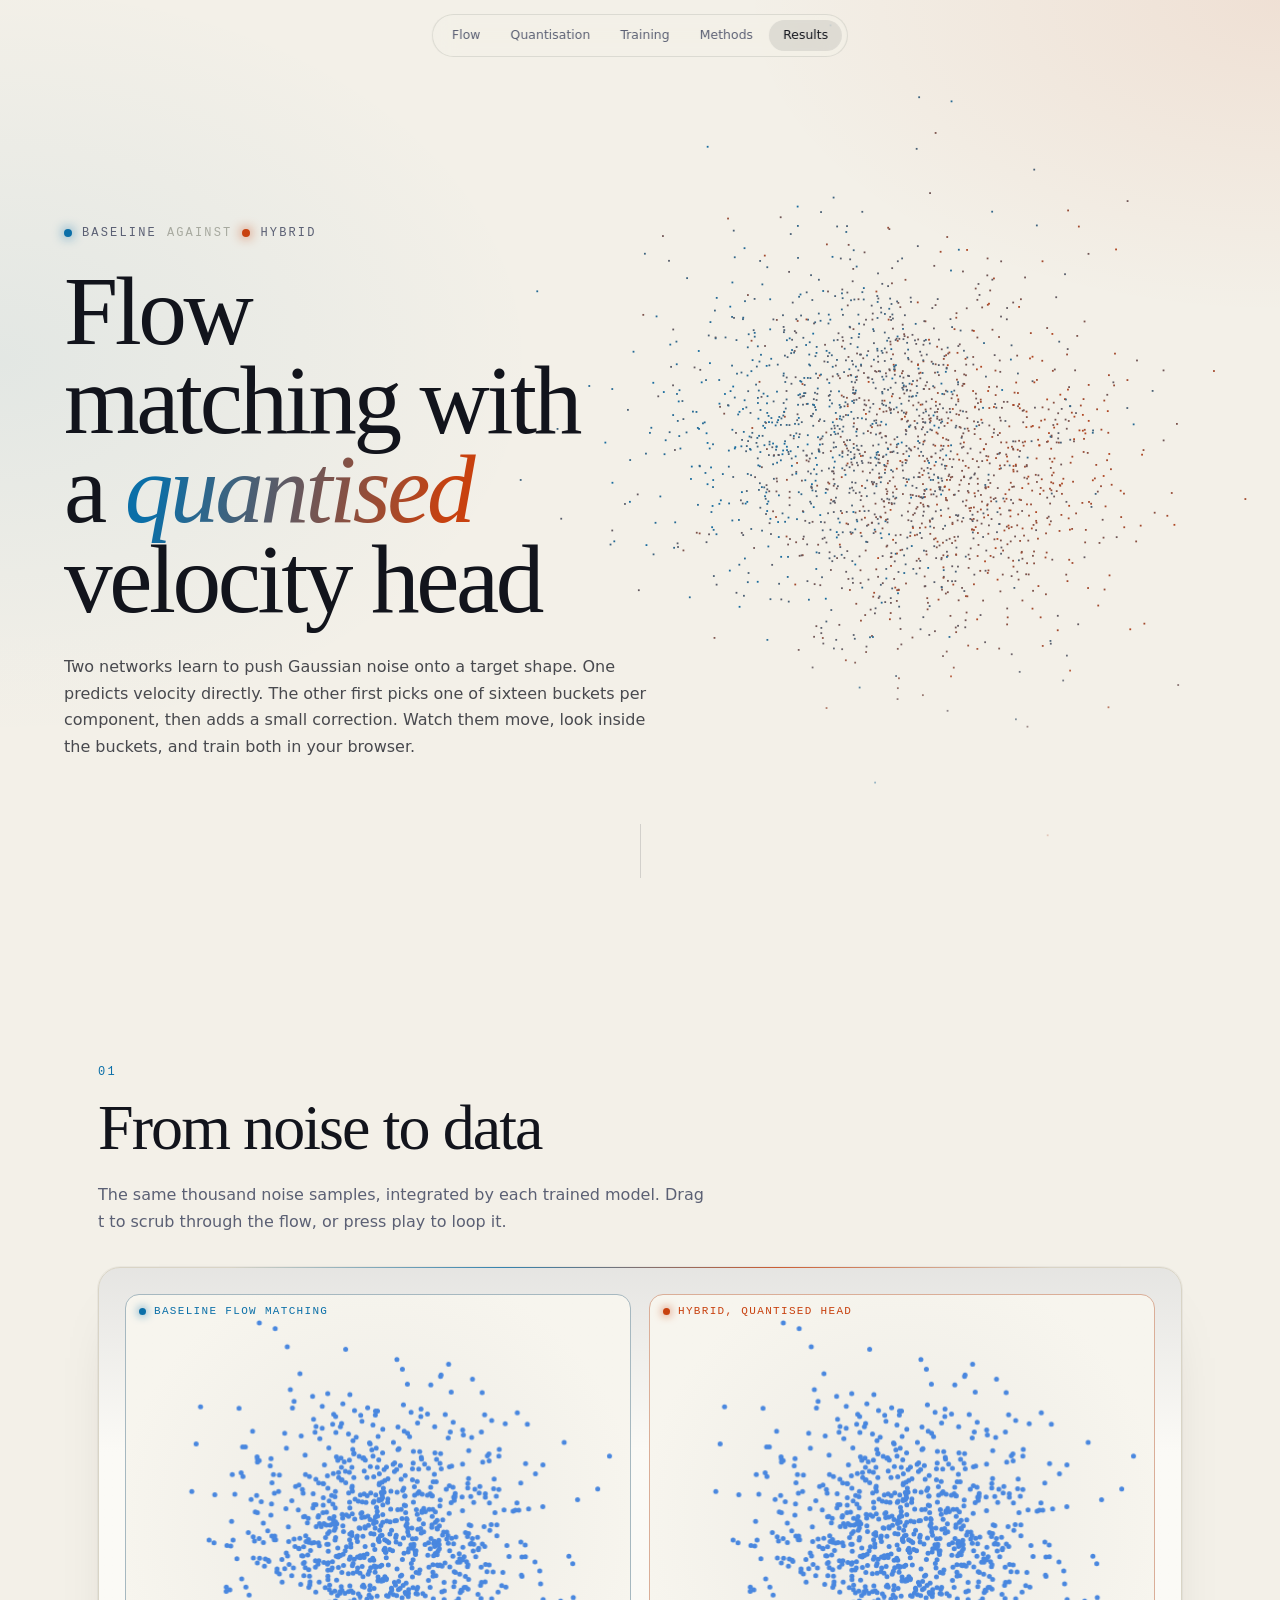
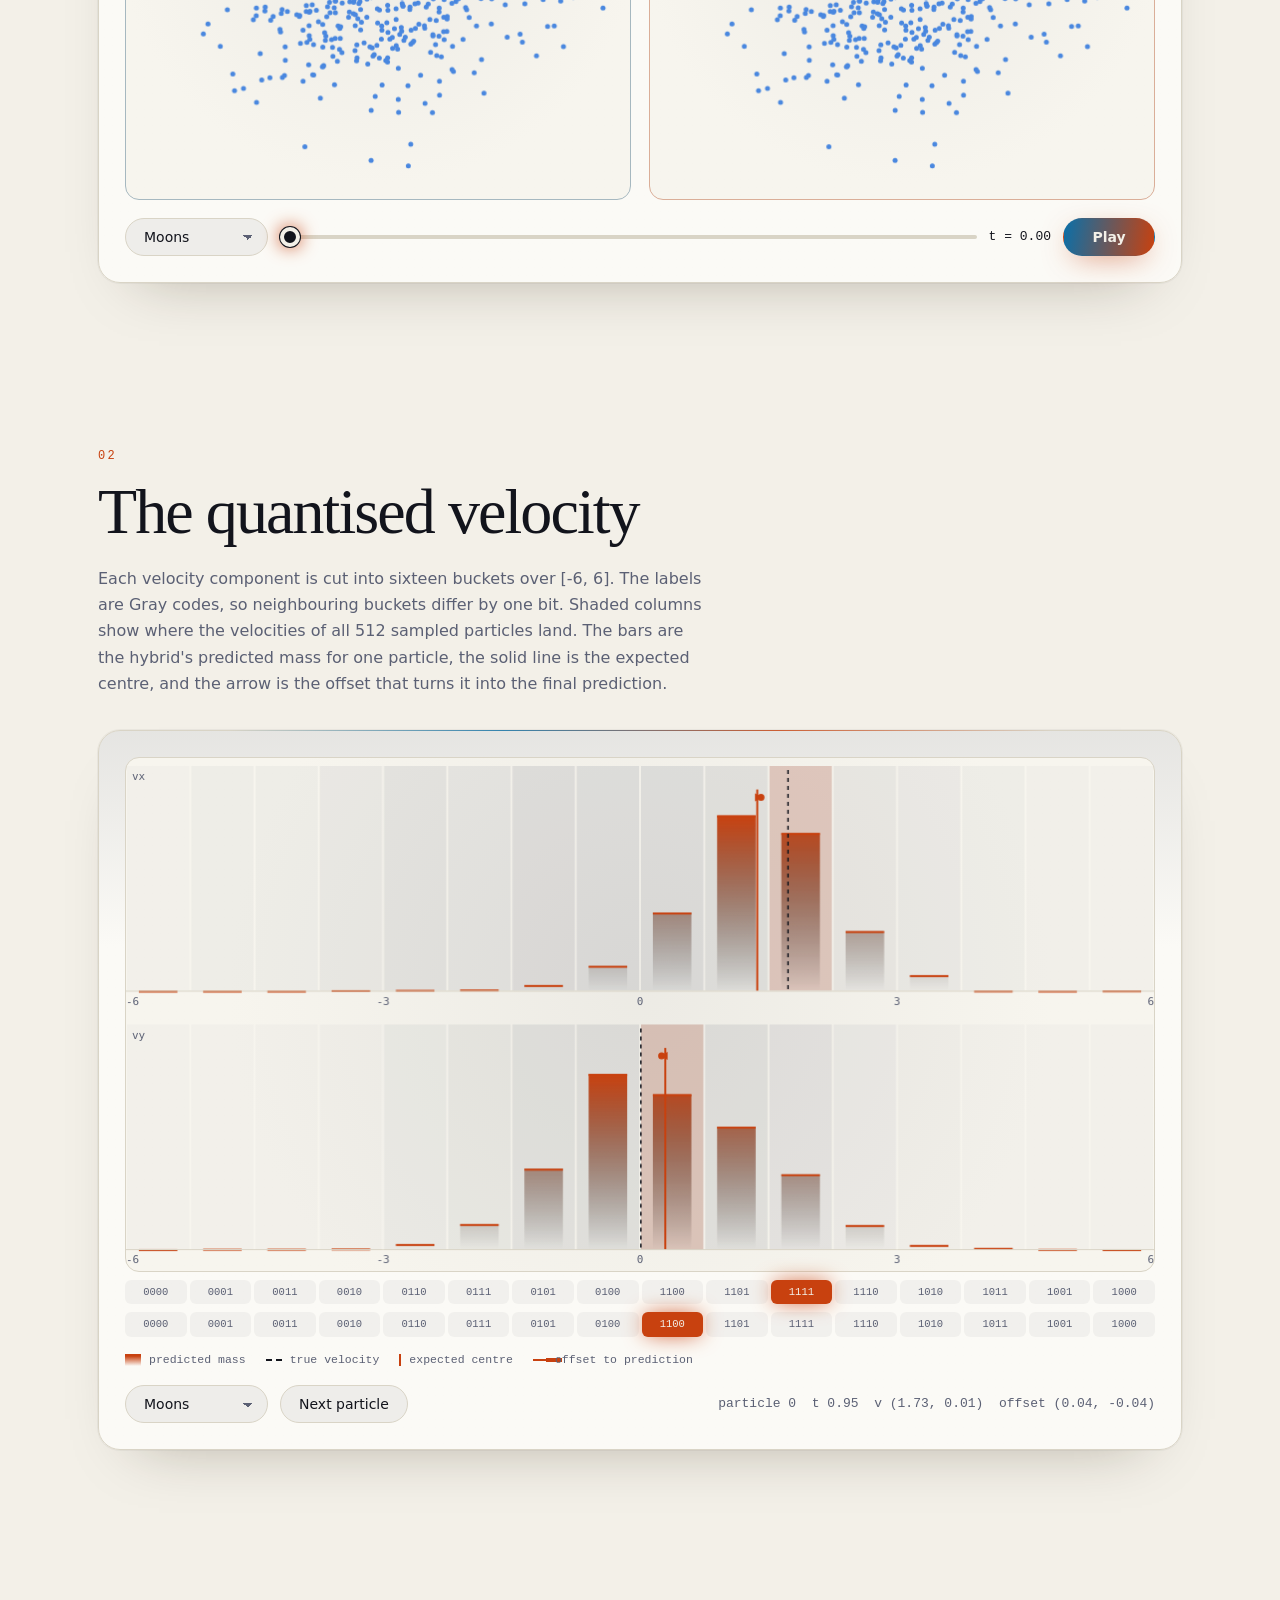
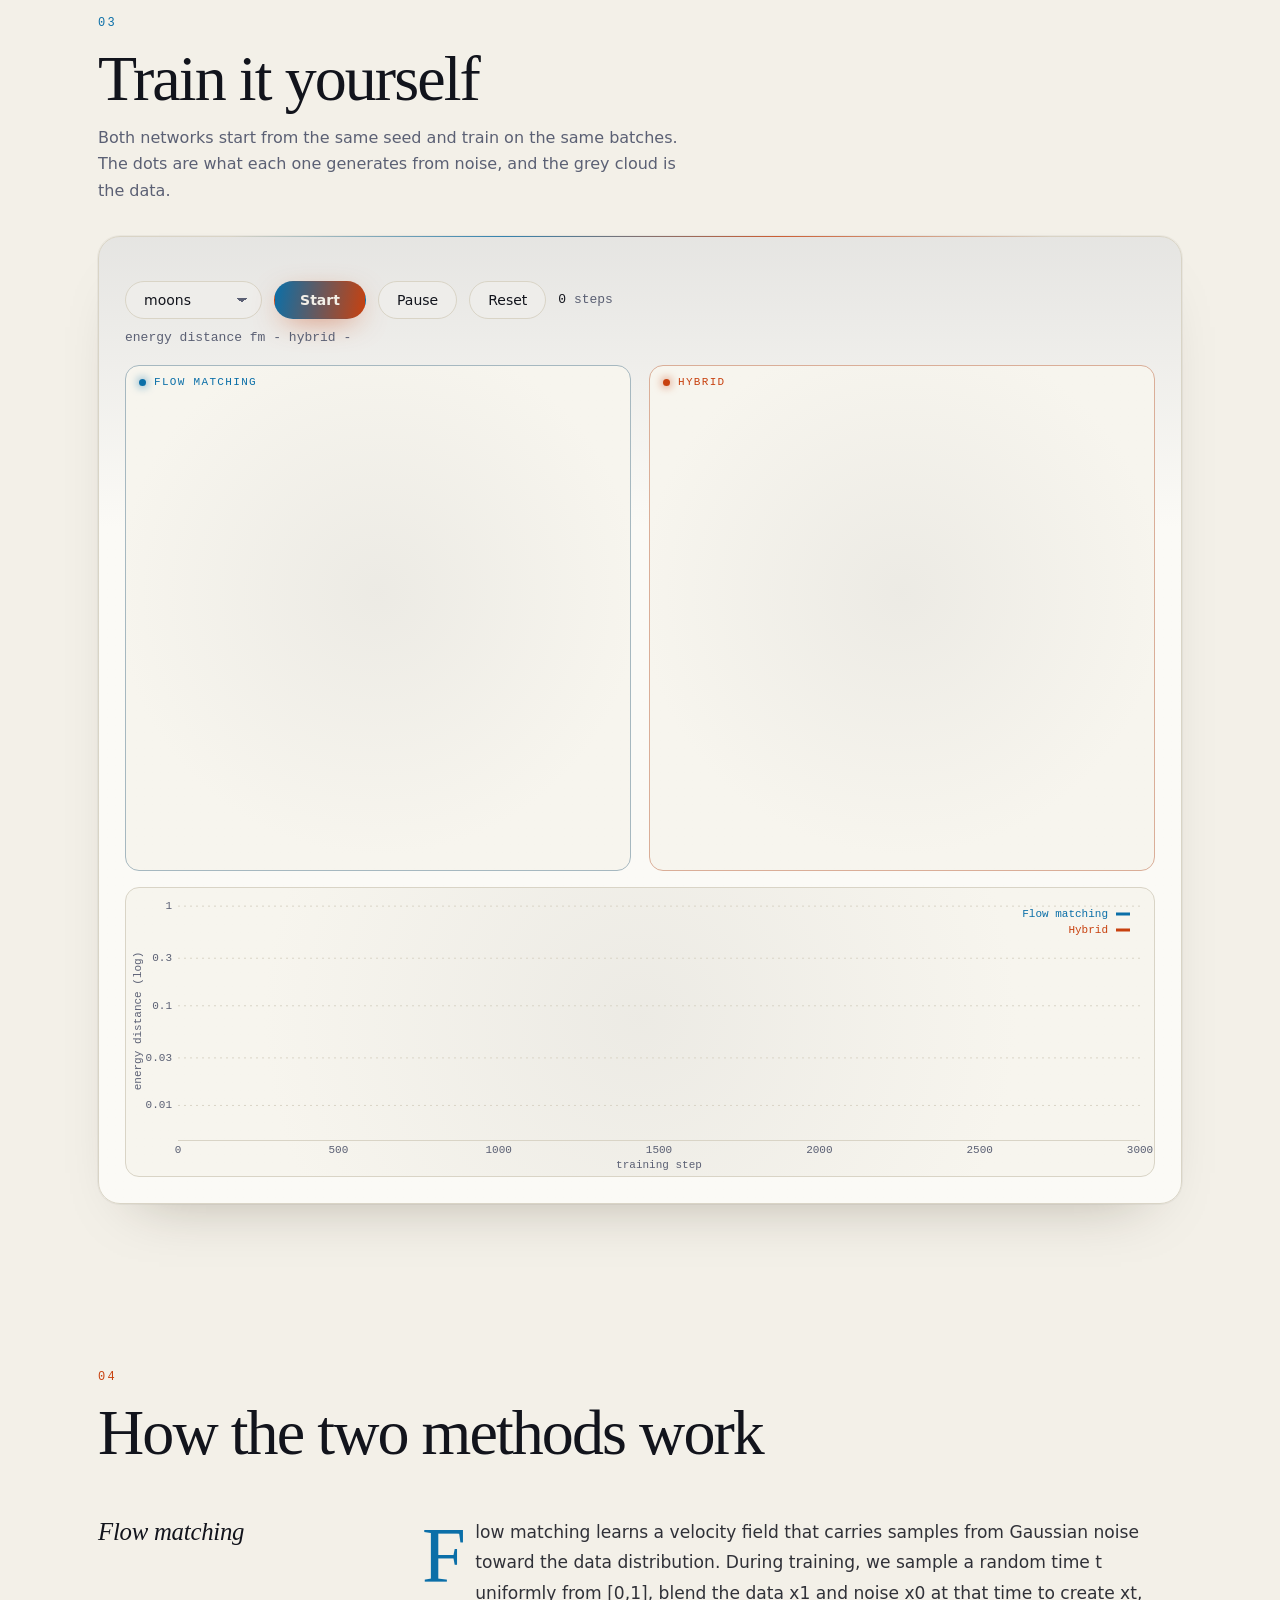
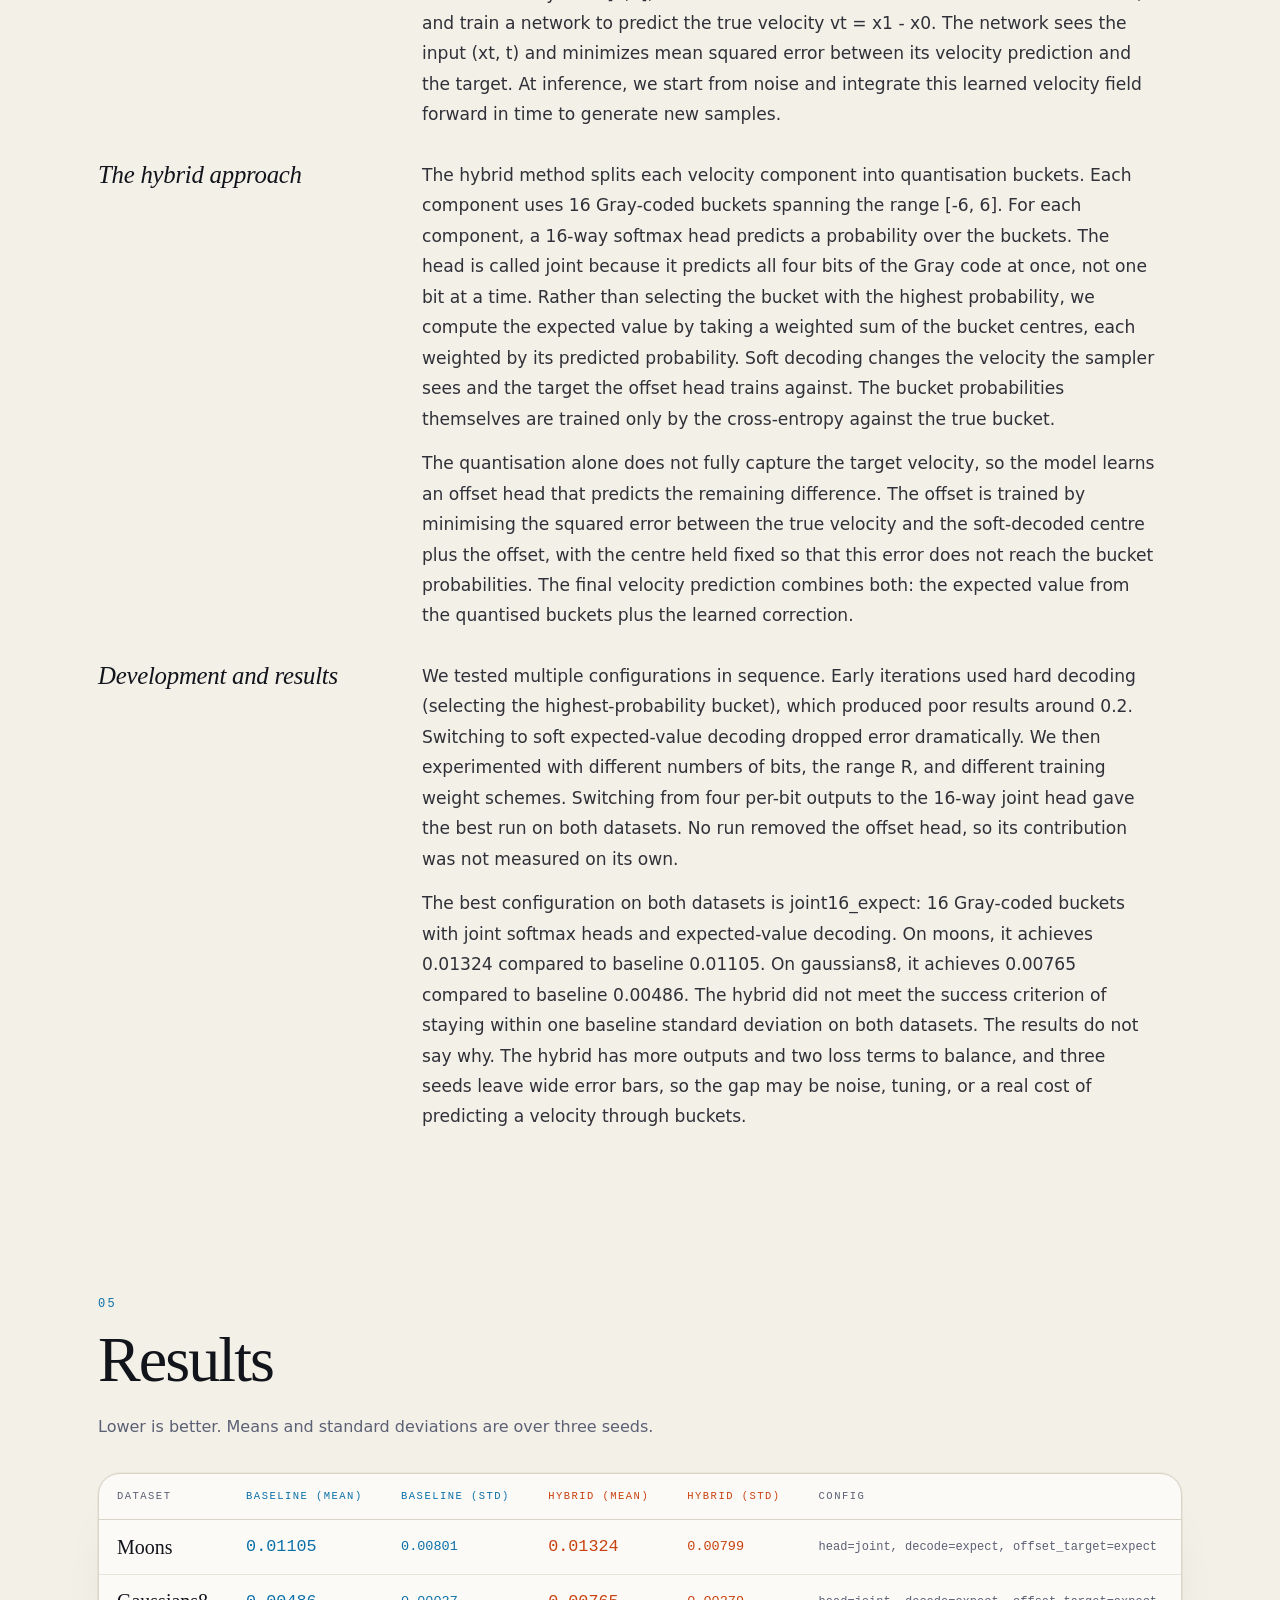
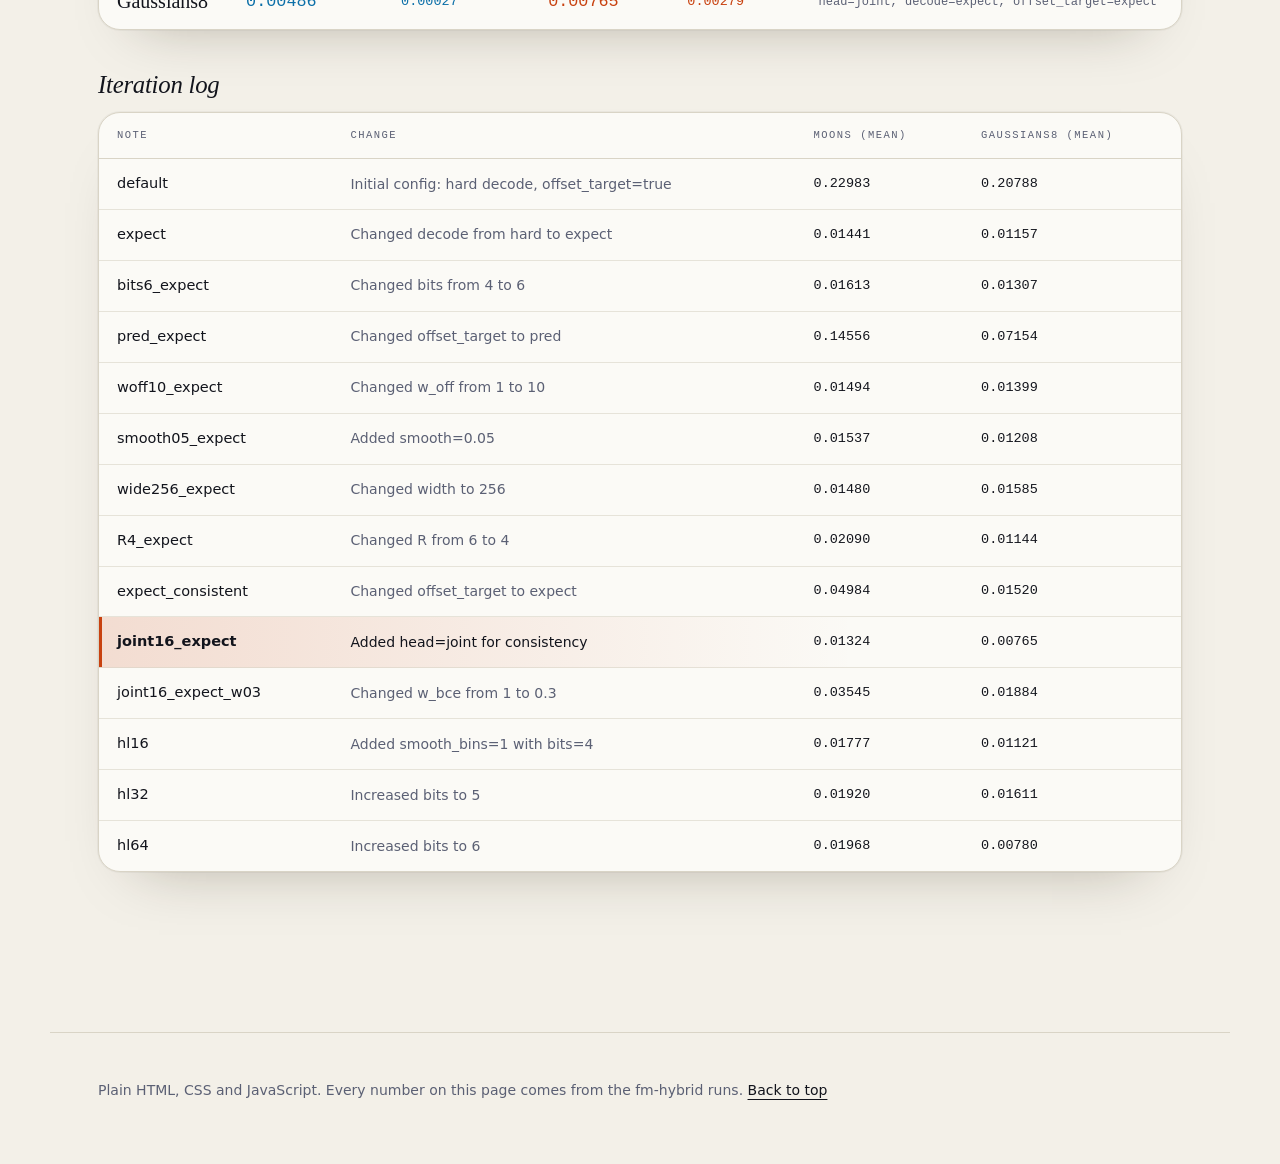
==== site/index.html @ 085774b0 "fm-hybrid-site: animation, quantisation view, in-browser training, prose and design Co-Authored-By: " ====
<!doctype html>
<html lang="en">
<head>
<meta charset="utf-8">
<title>Flow matching with a quantised velocity head</title>
<meta name="viewport" content="width=device-width, initial-scale=1">
<meta name="color-scheme" content="dark light">
<meta name="description" content="Flow matching against a hybrid with a quantised velocity head, with live animations and in-browser training.">
<link rel="stylesheet" href="css/style.css">
<script defer src="js/site.js"></script>
<script defer src="js/flow.js"></script>
<script defer src="js/quant.js"></script>
<script defer src="js/train-widget.js"></script>
</head>
<body>
<div class="progress" aria-hidden="true"></div>
<header id="top">
<canvas class="hero-canvas" aria-hidden="true"></canvas>
<div class="hero-inner">
<p class="eyebrow"><span class="dot fm"></span>baseline <span class="vs">against</span> <span class="dot hy"></span>hybrid</p>
<h1>Flow matching with a <em>quantised</em> velocity head</h1>
<p class="lede">Two networks learn to push Gaussian noise onto a target shape. One predicts velocity directly. The other first picks one of sixteen buckets per component, then adds a small correction. Watch them move, look inside the buckets, and train both in your browser.</p>
<nav aria-label="Sections">
<a href="#flow">Flow</a>
<a href="#quant">Quantisation</a>
<a href="#train">Training</a>
<a href="#methods">Methods</a>
<a href="#results">Results</a>
</nav>
</div>
<a class="scroll-cue" href="#flow" aria-label="Scroll to the first section"><span></span></a>
</header>
<main>
<section id="flow" data-widget="flow"><h2>From noise to data</h2>
<p class="lede">The same thousand noise samples, integrated by each trained model. Drag t to scrub through the flow, or press play to loop it.</p>
</section>
<section id="quant"><h2>The quantised velocity</h2>
<p class="lede">Each velocity component is cut into sixteen buckets over [-6, 6]. The labels are Gray codes, so neighbouring buckets differ by one bit. Shaded columns show where the velocities of all 512 sampled particles land. The bars are the hybrid's predicted mass for one particle, the solid line is the expected centre, and the arrow is the offset that turns it into the final prediction.</p>
</section>
<section id="train"><h2>Train it yourself</h2></section>
<section id="methods" class="prose"><h2>How the two methods work</h2>
<!-- prose:methods -->
<h3>Flow matching</h3>
<p>Flow matching learns a velocity field that carries samples from Gaussian noise toward the data distribution. During training, we sample a random time t uniformly from [0,1], blend the data x1 and noise x0 at that time to create xt, and train a network to predict the true velocity vt = x1 - x0. The network sees the input (xt, t) and minimizes mean squared error between its velocity prediction and the target. At inference, we start from noise and integrate this learned velocity field forward in time to generate new samples.</p>

<h3>The hybrid approach</h3>
<p>The hybrid method splits each velocity component into quantisation buckets. Each component uses 16 Gray-coded buckets spanning the range [-6, 6]. For each component, a 16-way softmax head predicts a probability over the buckets. The head is called joint because it predicts all four bits of the Gray code at once, not one bit at a time. Rather than selecting the bucket with the highest probability, we compute the expected value by taking a weighted sum of the bucket centres, each weighted by its predicted probability. Soft decoding changes the velocity the sampler sees and the target the offset head trains against. The bucket probabilities themselves are trained only by the cross-entropy against the true bucket.</p>
<p>The quantisation alone does not fully capture the target velocity, so the model learns an offset head that predicts the remaining difference. The offset is trained by minimising the squared error between the true velocity and the soft-decoded centre plus the offset, with the centre held fixed so that this error does not reach the bucket probabilities. The final velocity prediction combines both: the expected value from the quantised buckets plus the learned correction.</p>

<h3>Development and results</h3>
<p>We tested multiple configurations in sequence. Early iterations used hard decoding (selecting the highest-probability bucket), which produced poor results around 0.2. Switching to soft expected-value decoding dropped error dramatically. We then experimented with different numbers of bits, the range R, and different training weight schemes. Switching from four per-bit outputs to the 16-way joint head gave the best run on both datasets. No run removed the offset head, so its contribution was not measured on its own.</p>
<p>The best configuration on both datasets is joint16_expect: 16 Gray-coded buckets with joint softmax heads and expected-value decoding. On moons, it achieves 0.01324 compared to baseline 0.01105. On gaussians8, it achieves 0.00765 compared to baseline 0.00486. The hybrid did not meet the success criterion of staying within one baseline standard deviation on both datasets. The results do not say why. The hybrid has more outputs and two loss terms to balance, and three seeds leave wide error bars, so the gap may be noise, tuning, or a real cost of predicting a velocity through buckets.</p>
<!-- /prose:methods -->
</section>
<section id="results"><h2>Results</h2>
<p class="lede">Lower is better. Means and standard deviations are over three seeds.</p>
<div class="table-wrap">
<table class="headline">
<thead>
<tr>
<th>Dataset</th>
<th class="c-fm">Baseline (mean)</th>
<th class="c-fm">Baseline (std)</th>
<th class="c-hy">Hybrid (mean)</th>
<th class="c-hy">Hybrid (std)</th>
<th>Config</th>
</tr>
</thead>
<tbody>
<tr>
<td>Moons</td>
<td>0.01105</td>
<td>0.00801</td>
<td>0.01324</td>
<td>0.00799</td>
<td><code>head=joint, decode=expect, offset_target=expect</code></td>
</tr>
<tr>
<td>Gaussians8</td>
<td>0.00486</td>
<td>0.00027</td>
<td>0.00765</td>
<td>0.00279</td>
<td><code>head=joint, decode=expect, offset_target=expect</code></td>
</tr>
</tbody>
</table>
</div>

<h3>Iteration log</h3>
<div class="table-wrap">
<table class="log">
<thead>
<tr>
<th>Note</th>
<th>Change</th>
<th>Moons (mean)</th>
<th>Gaussians8 (mean)</th>
</tr>
</thead>
<tbody>
<tr>
<td>default</td>
<td>Initial config: hard decode, offset_target=true</td>
<td>0.22983</td>
<td>0.20788</td>
</tr>
<tr>
<td>expect</td>
<td>Changed decode from hard to expect</td>
<td>0.01441</td>
<td>0.01157</td>
</tr>
<tr>
<td>bits6_expect</td>
<td>Changed bits from 4 to 6</td>
<td>0.01613</td>
<td>0.01307</td>
</tr>
<tr>
<td>pred_expect</td>
<td>Changed offset_target to pred</td>
<td>0.14556</td>
<td>0.07154</td>
</tr>
<tr>
<td>woff10_expect</td>
<td>Changed w_off from 1 to 10</td>
<td>0.01494</td>
<td>0.01399</td>
</tr>
<tr>
<td>smooth05_expect</td>
<td>Added smooth=0.05</td>
<td>0.01537</td>
<td>0.01208</td>
</tr>
<tr>
<td>wide256_expect</td>
<td>Changed width to 256</td>
<td>0.01480</td>
<td>0.01585</td>
</tr>
<tr>
<td>R4_expect</td>
<td>Changed R from 6 to 4</td>
<td>0.02090</td>
<td>0.01144</td>
</tr>
<tr>
<td>expect_consistent</td>
<td>Changed offset_target to expect</td>
<td>0.04984</td>
<td>0.01520</td>
</tr>
<tr class="best">
<td>joint16_expect</td>
<td>Added head=joint for consistency</td>
<td>0.01324</td>
<td>0.00765</td>
</tr>
<tr>
<td>joint16_expect_w03</td>
<td>Changed w_bce from 1 to 0.3</td>
<td>0.03545</td>
<td>0.01884</td>
</tr>
<tr>
<td>hl16</td>
<td>Added smooth_bins=1 with bits=4</td>
<td>0.01777</td>
<td>0.01121</td>
</tr>
<tr>
<td>hl32</td>
<td>Increased bits to 5</td>
<td>0.01920</td>
<td>0.01611</td>
</tr>
<tr>
<td>hl64</td>
<td>Increased bits to 6</td>
<td>0.01968</td>
<td>0.00780</td>
</tr>
</tbody>
</table>
</div>
</section>
</main>
<footer><p>Plain HTML, CSS and JavaScript. Every number on this page comes from the fm-hybrid runs. <a href="#top">Back to top</a></p></footer>
</body>
</html>
---- site/css/style.css ----
:root {
  --bg: #07080d; --bg-2: #0d0f18; --surface: #10131d; --text: #eef0f6; --muted: #8a91a6; --faint: #4a5066;
  --fm: #5ad1ff; --hybrid: #ff7a45; --border: #222736; --canvas-bg: #090b12;
  --radius: 22px;
  --font: "Inter", system-ui, -apple-system, "Segoe UI", Roboto, sans-serif;
  --display: "Iowan Old Style", "Palatino Linotype", Palatino, "URW Palladio L", P052, "Book Antiqua", Georgia, serif;
  --mono: ui-monospace, "JetBrains Mono", "SF Mono", Menlo, Consolas, monospace;
  --ease: cubic-bezier(.2, .7, .1, 1);
  --glow: 0 0 0 1px color-mix(in oklab, var(--text) 6%, transparent), 0 30px 80px -40px rgb(0 0 0 / .8);
  color-scheme: dark;
}
@media (prefers-color-scheme: light) {
  :root {
    --bg: #f3f0e8; --bg-2: #ebe7dc; --surface: #fbfaf6; --text: #12141c; --muted: #5b6074; --faint: #a7a99f;
    --fm: #0b6fa8; --hybrid: #c8410f; --border: #d9d4c6; --canvas-bg: #f7f5ee;
    --glow: 0 0 0 1px rgb(0 0 0 / .04), 0 30px 60px -40px rgb(40 30 10 / .35);
    color-scheme: light;
  }
}
* { box-sizing: border-box; }
html { scroll-behavior: smooth; -webkit-text-size-adjust: 100%; }
body {
  margin: 0; color: var(--text); font: 17px/1.65 var(--font); background: var(--bg);
  background-image:
    radial-gradient(60vw 50vh at 100% 0%, color-mix(in oklab, var(--hybrid) 9%, transparent), transparent 70%),
    radial-gradient(60vw 60vh at 0% 40%, color-mix(in oklab, var(--fm) 7%, transparent), transparent 70%);
  background-attachment: fixed; -webkit-font-smoothing: antialiased; overflow-x: hidden;
}
::selection { background: var(--hybrid); color: var(--bg); }
a { color: inherit; }
:focus-visible { outline: 2px solid var(--hybrid); outline-offset: 3px; border-radius: 6px; }

.progress {
  position: fixed; inset: 0 0 auto; height: 2px; z-index: 30; transform-origin: 0 50%; transform: scaleX(0);
  background: linear-gradient(90deg, var(--fm), var(--hybrid));
  animation: grow linear both; animation-timeline: scroll(root);
}
@keyframes grow { to { transform: scaleX(1); } }

/* hero */
header#top {
  position: relative; min-height: 100svh; display: grid; align-items: end; isolation: isolate; overflow: hidden;
  padding: 120px clamp(20px, 5vw, 72px) clamp(72px, 12vh, 140px);
}
.hero-canvas { position: absolute; inset: 0; width: 100%; height: 100%; z-index: -1; }
header#top::after {
  content: ""; position: absolute; inset: auto 0 0; height: 30%; z-index: -1; pointer-events: none;
  background: linear-gradient(transparent, var(--bg));
}
.hero-inner { max-width: 1240px; width: 100%; margin: 0 auto; }
.eyebrow {
  font: 500 12px/1 var(--mono); letter-spacing: .18em; text-transform: uppercase; color: var(--muted);
  display: flex; align-items: center; gap: 10px; margin: 0 0 28px;
}
.eyebrow .vs { color: var(--faint); }
.dot { width: 8px; height: 8px; border-radius: 50%; display: inline-block; }
.dot.fm { background: var(--fm); box-shadow: 0 0 12px var(--fm); }
.dot.hy { background: var(--hybrid); box-shadow: 0 0 12px var(--hybrid); }
h1 {
  font: 400 clamp(2.7rem, 7.6vw, 7.4rem)/.92 var(--display); letter-spacing: -.035em;
  max-width: 11ch; margin: 0; text-wrap: balance;
}
h1 em {
  font-style: italic; padding-right: .06em;
  background: linear-gradient(100deg, var(--fm) 10%, var(--hybrid) 90%); -webkit-background-clip: text; background-clip: text; color: transparent;
}
.lede { max-width: 60ch; color: var(--muted); font-size: clamp(1rem, 1.25vw, 1.15rem); margin: 0 0 32px; text-wrap: pretty; }
header .lede { margin-top: 30px; color: color-mix(in oklab, var(--text) 72%, var(--bg)); }

#top nav {
  position: fixed; top: 14px; left: 50%; transform: translateX(-50%); z-index: 20;
  display: flex; gap: 2px; padding: 5px; border-radius: 999px; max-width: calc(100vw - 20px); overflow-x: auto; scrollbar-width: none;
  background: color-mix(in oklab, var(--bg) 62%, transparent); border: 1px solid color-mix(in oklab, var(--text) 10%, transparent);
  backdrop-filter: blur(14px) saturate(1.4); -webkit-backdrop-filter: blur(14px) saturate(1.4);
}
#top nav a {
  font: 500 12.5px/1 var(--font); text-decoration: none; color: var(--muted); padding: 9px 14px; border-radius: 999px;
  white-space: nowrap; transition: color .25s, background .25s;
}
#top nav a:hover, #top nav a.here { color: var(--text); background: color-mix(in oklab, var(--text) 9%, transparent); }
.scroll-cue {
  position: absolute; left: 50%; bottom: 22px; width: 1px; height: 54px; overflow: hidden;
  background: color-mix(in oklab, var(--text) 14%, transparent);
}
.scroll-cue span {
  position: absolute; left: 0; top: -40%; width: 1px; height: 40%;
  background: linear-gradient(transparent, var(--text)); animation: drip 2.2s var(--ease) infinite;
}
@keyframes drip { to { top: 110%; } }

/* layout */
main { max-width: 1180px; margin: 0 auto; padding: 0 clamp(16px, 4vw, 48px) 40px; counter-reset: sec; }
main > section { padding-top: clamp(80px, 13vw, 168px); counter-increment: sec; scroll-margin-top: 20px; }
h2 {
  font: 400 clamp(2.1rem, 5vw, 4rem)/1 var(--display); letter-spacing: -.03em; margin: 0 0 22px; text-wrap: balance;
}
h2::before {
  content: counter(sec, decimal-leading-zero); display: block; margin-bottom: 18px;
  font: 500 12px/1 var(--mono); letter-spacing: .2em; color: var(--hybrid);
}
main > section:nth-of-type(odd) h2::before { color: var(--fm); }
h3 { font: italic 400 1.55rem/1.2 var(--display); letter-spacing: -.01em; margin: 40px 0 12px; }

/* widgets */
.widget {
  position: relative; border-radius: var(--radius); padding: clamp(12px, 2.2vw, 26px);
  background: linear-gradient(180deg, color-mix(in oklab, var(--surface) 92%, var(--text)), var(--surface) 30%);
  border: 1px solid var(--border); box-shadow: var(--glow);
}
.widget::before {
  content: ""; position: absolute; top: -1px; left: 12%; right: 12%; height: 1px;
  background: linear-gradient(90deg, transparent, var(--fm), var(--hybrid), transparent); opacity: .8;
}
.duo, .train-row { display: grid; grid-template-columns: 1fr 1fr; gap: clamp(10px, 1.6vw, 18px); }
.panel { position: relative; margin: 0; --m: var(--fm); }
.panel[data-method="hybrid"] { --m: var(--hybrid); }
.panel canvas, .quant-canvas, .train-metric {
  display: block; width: 100%; border-radius: calc(var(--radius) - 8px);
  background: radial-gradient(circle at 50% 45%, color-mix(in oklab, var(--text) 4%, var(--canvas-bg)), var(--canvas-bg) 70%);
  border: 1px solid var(--border);
}
.panel canvas { aspect-ratio: 1; border-color: color-mix(in oklab, var(--m) 28%, var(--border)); transition: border-color .4s, box-shadow .4s; }
.panel:hover canvas { border-color: color-mix(in oklab, var(--m) 60%, var(--border)); box-shadow: 0 0 40px -12px var(--m); }
.panel-label {
  position: absolute; top: 12px; left: 14px; display: flex; align-items: center; gap: 8px; pointer-events: none;
  font: 500 11px/1 var(--mono); letter-spacing: .12em; text-transform: uppercase; color: var(--m);
}
.panel-label::before { content: ""; width: 7px; height: 7px; border-radius: 50%; background: var(--m); box-shadow: 0 0 10px var(--m); }

.controls { display: flex; flex-wrap: wrap; align-items: center; gap: 10px 12px; margin-top: 18px; }
.btn, .controls select {
  font: 500 14px/1 var(--font); color: var(--text); background: color-mix(in oklab, var(--text) 5%, var(--surface));
  border: 1px solid var(--border); border-radius: 999px; padding: 11px 18px; cursor: pointer;
  transition: border-color .2s, background .2s, transform .2s var(--ease), box-shadow .3s;
}
.btn:hover:not(:disabled), .controls select:hover { border-color: color-mix(in oklab, var(--text) 35%, var(--border)); transform: translateY(-1px); }
.btn:active:not(:disabled) { transform: translateY(0) scale(.97); }
.btn:disabled { opacity: .38; cursor: default; }
.controls select {
  appearance: none; -webkit-appearance: none; padding-right: 38px;
  background-image: linear-gradient(45deg, transparent 50%, var(--muted) 50%), linear-gradient(135deg, var(--muted) 50%, transparent 50%);
  background-position: calc(100% - 19px) 52%, calc(100% - 14px) 52%; background-size: 5px 5px; background-repeat: no-repeat;
}
.controls select option { background: var(--surface); color: var(--text); }
.btn.play, .btn.train-start {
  color: var(--bg); border-color: transparent; font-weight: 600; min-width: 92px;
  background: linear-gradient(100deg, var(--fm), var(--hybrid));
  box-shadow: 0 8px 30px -10px color-mix(in oklab, var(--hybrid) 70%, transparent);
}
.btn.play:hover, .btn.train-start:hover:not(:disabled) { box-shadow: 0 10px 36px -8px var(--hybrid); }
.btn.play[aria-pressed="true"] { background: var(--text); box-shadow: none; }

.range {
  -webkit-appearance: none; appearance: none; flex: 1 1 220px; min-width: 160px; height: 28px; margin: 0; background: transparent; cursor: pointer; --p: 0%;
}
.range::-webkit-slider-runnable-track {
  height: 4px; border-radius: 4px;
  background: linear-gradient(90deg, var(--fm), var(--hybrid)) 0 0 / var(--p) 100% no-repeat, var(--border);
}
.range::-moz-range-track { height: 4px; border-radius: 4px; background: var(--border); }
.range::-moz-range-progress { height: 4px; border-radius: 4px; background: linear-gradient(90deg, var(--fm), var(--hybrid)); }
.range::-webkit-slider-thumb {
  -webkit-appearance: none; width: 20px; height: 20px; margin-top: -8px; border-radius: 50%;
  background: var(--text); border: 4px solid var(--bg); box-shadow: 0 0 0 1px var(--text), 0 0 18px var(--hybrid);
  transition: transform .2s var(--ease);
}
.range::-moz-range-thumb { width: 12px; height: 12px; border-radius: 50%; background: var(--text); border: 4px solid var(--bg); box-shadow: 0 0 0 1px var(--text), 0 0 18px var(--hybrid); }
.range:hover::-webkit-slider-thumb, .range:active::-webkit-slider-thumb { transform: scale(1.18); }
.range:focus-visible { outline: none; }
.range:focus-visible::-webkit-slider-thumb { box-shadow: 0 0 0 2px var(--hybrid), 0 0 18px var(--hybrid); }

.readout { font: 13px/1.4 var(--mono); color: var(--muted); font-variant-numeric: tabular-nums; }
.t-readout { min-width: 8ch; color: var(--text); }

/* quantisation */
.quant-canvas { aspect-ratio: 16 / 8; }
.bin-strip { display: grid; grid-template-columns: repeat(16, 1fr); gap: 3px; margin-top: 8px; }
.bin-label {
  font: 10.5px/1 var(--mono); text-align: center; padding: 7px 0; border-radius: 6px; color: var(--muted);
  background: color-mix(in oklab, var(--text) 4%, transparent); transition: background .35s var(--ease), color .35s, box-shadow .35s;
}
.bin-label.on { background: var(--hybrid); color: var(--bg); box-shadow: 0 0 22px -4px var(--hybrid); }
.legend { display: flex; flex-wrap: wrap; gap: 8px 20px; margin-top: 16px; font: 11.5px/1.3 var(--mono); color: var(--muted); }
.legend .k { display: inline-flex; align-items: center; gap: 8px; }
.legend .k::before { content: ""; width: 16px; height: 10px; }
.k-bar::before { background: linear-gradient(var(--hybrid), transparent); border-top: 2px solid var(--hybrid); }
.k-true::before { height: 0 !important; border-top: 2px dashed var(--text); }
.k-exp::before { width: 2px !important; height: 12px !important; background: var(--hybrid); }
.k-off::before { height: 2px !important; background: var(--hybrid); box-shadow: 14px 0 0 1px var(--hybrid); width: 14px !important; }
.offset-readout { margin-left: auto; white-space: pre-wrap; }

/* training */
#train .train-intro { margin-top: -8px; }
.train-row { margin-top: 18px; }
.train-fig canvas { aspect-ratio: 1; }
.train-fig .panel-label { top: 12px; }
.train-metric { height: 290px; margin-top: 16px; }
.metric-readout { flex-basis: 100%; }
.step-readout { color: var(--text); min-width: 5ch; }
.step-readout::after { content: " steps"; color: var(--muted); }

/* prose */
.prose { display: grid; grid-template-columns: minmax(180px, 260px) minmax(0, 68ch); column-gap: clamp(24px, 5vw, 72px); }
.prose > h2 { grid-column: 1 / -1; }
.prose > h3 { grid-column: 1; margin-top: 30px; color: var(--text); }
.prose > p { grid-column: 2; margin: 30px 0 0; font-size: 1.07rem; line-height: 1.78; color: color-mix(in oklab, var(--text) 84%, var(--bg)); }
.prose > h3 + p + p { margin-top: 14px; }
.prose > h3:first-of-type + p::first-letter {
  float: left; font: 400 4.6em/.8 var(--display); margin: .08em .12em 0 0; color: var(--fm);
}

/* tables */
.table-wrap { overflow-x: auto; border-radius: var(--radius); border: 1px solid var(--border); background: var(--surface); box-shadow: var(--glow); }
table { width: 100%; border-collapse: collapse; font-size: 14.5px; }
th {
  font: 500 10.5px/1.3 var(--mono); letter-spacing: .14em; text-transform: uppercase; color: var(--muted);
  text-align: left; padding: 16px 18px; border-bottom: 1px solid var(--border); white-space: nowrap;
}
td { padding: 13px 18px; border-bottom: 1px solid color-mix(in oklab, var(--border) 60%, transparent); font-variant-numeric: tabular-nums; }
tbody tr:last-child td { border-bottom: 0; }
tbody tr { transition: background .2s; }
tbody tr:hover { background: color-mix(in oklab, var(--text) 4%, transparent); }
td:not(:first-child) { font-family: var(--mono); font-size: 13.5px; }
th.c-fm { color: var(--fm); }
th.c-hy { color: var(--hybrid); }
.headline td:nth-child(2), .headline td:nth-child(3) { color: var(--fm); }
.headline td:nth-child(4), .headline td:nth-child(5) { color: var(--hybrid); }
.headline td:first-child { font: 400 1.25rem var(--display); }
.headline td:nth-child(2), .headline td:nth-child(4) { font-size: 1.05rem; }
code { font: 12px var(--mono); color: var(--muted); }
.log td:nth-child(2) { font-family: var(--font); font-size: 14px; color: var(--muted); }
.log tr.best { background: linear-gradient(90deg, color-mix(in oklab, var(--hybrid) 16%, transparent), transparent 70%); }
.log tr.best td { color: var(--text); }
.log tr.best td:first-child { box-shadow: inset 3px 0 0 var(--hybrid); font-weight: 600; }

footer { max-width: 1180px; margin: 120px auto 0; padding: 32px clamp(16px, 4vw, 48px) 48px; border-top: 1px solid var(--border); color: var(--muted); font-size: 14px; }
footer a { color: var(--text); text-underline-offset: 4px; }

/* reveal */
.js .reveal { opacity: 0; transform: translateY(36px); transition: opacity 1s var(--ease), transform 1.1s var(--ease); }
.js .reveal.in { opacity: 1; transform: none; }

@media (max-width: 760px) {
  body { font-size: 16px; }
  .prose { display: block; }
  .prose > p { margin-top: 12px; }
  .quant-canvas { aspect-ratio: 4 / 3; }
  .bin-label { writing-mode: vertical-rl; transform: rotate(180deg); padding: 6px 0; font-size: 9.5px; }
  .offset-readout { margin-left: 0; flex-basis: 100%; }
}
@media (max-width: 520px) {
  .duo, .train-row { grid-template-columns: 1fr; }
  .range { flex-basis: 100%; order: 3; }
  header#top { padding-bottom: 96px; }
  #top nav a { padding: 8px 7px; font-size: 11.5px; }
}
@media (prefers-reduced-motion: reduce) {
  html { scroll-behavior: auto; }
  *, *::before, *::after { transition-duration: 0s !important; animation: none !important; }
  .js .reveal { opacity: 1; transform: none; }
  .progress { display: none; }
}
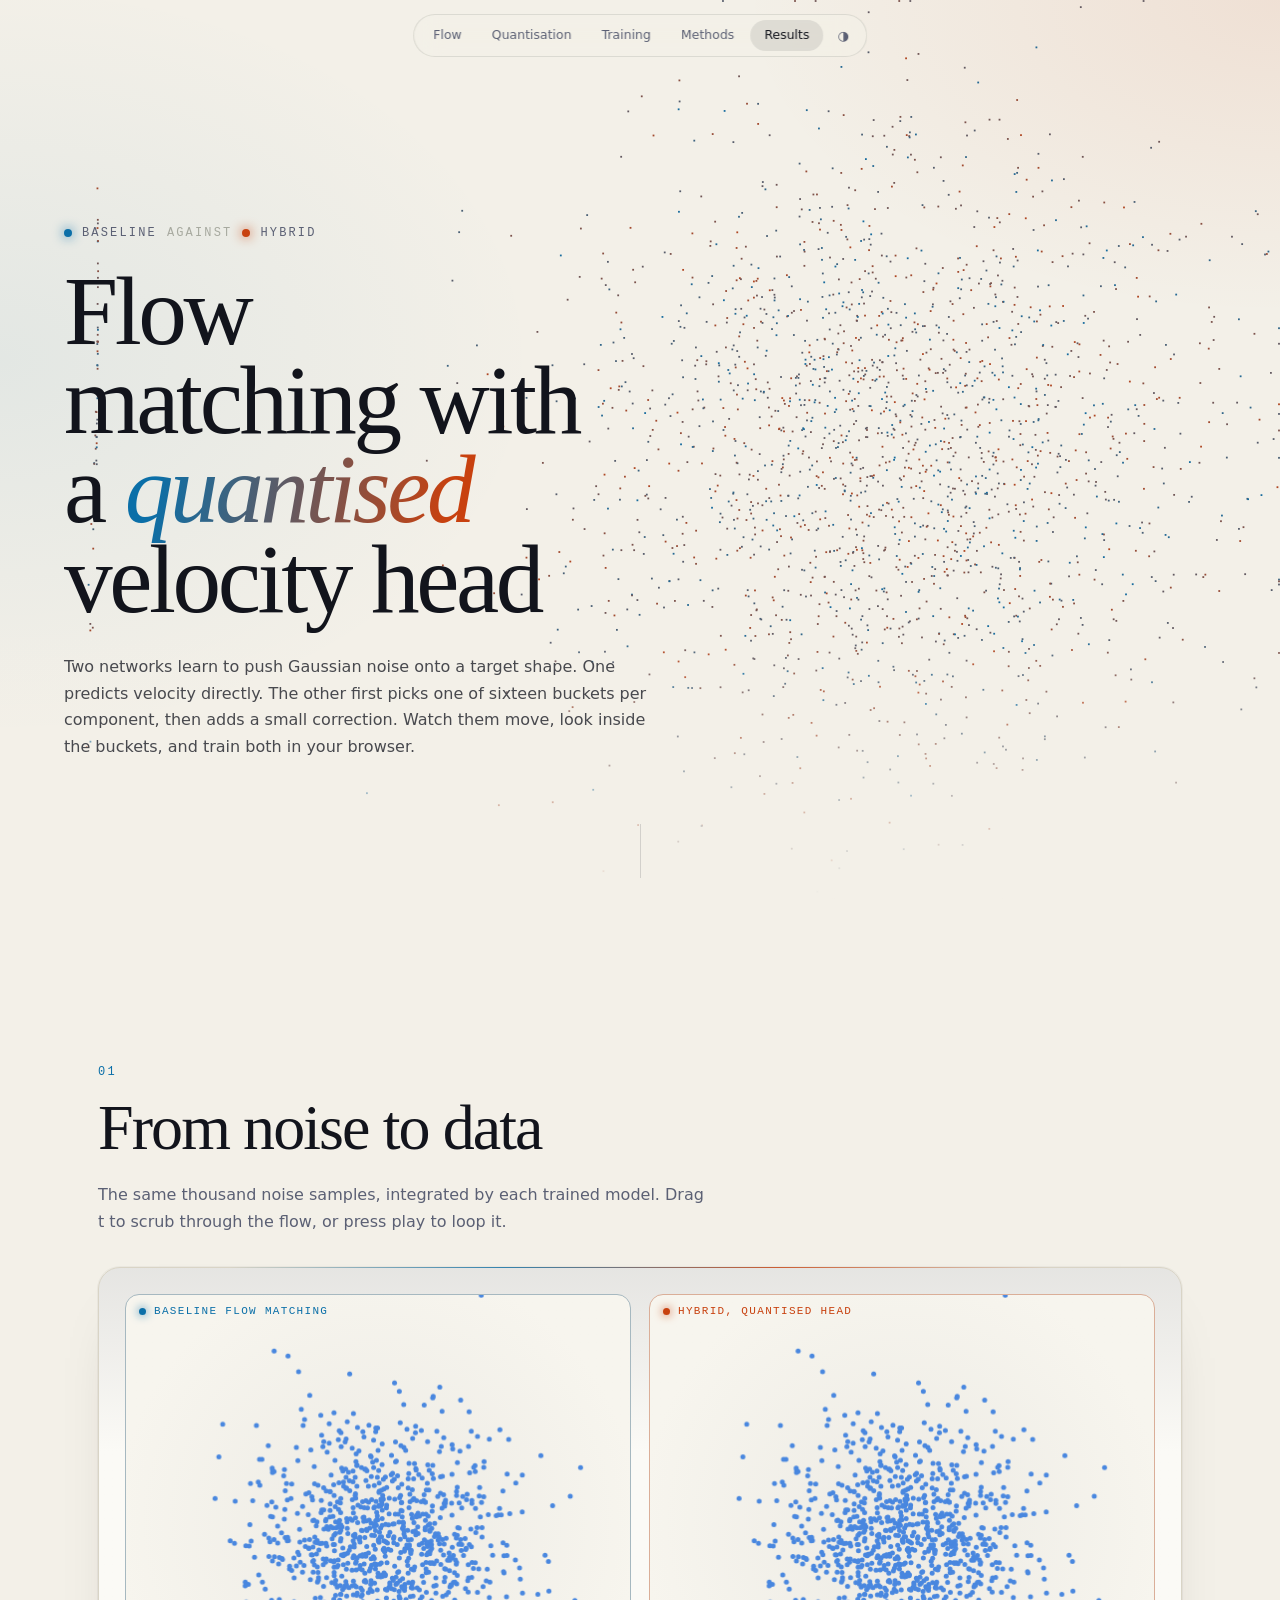
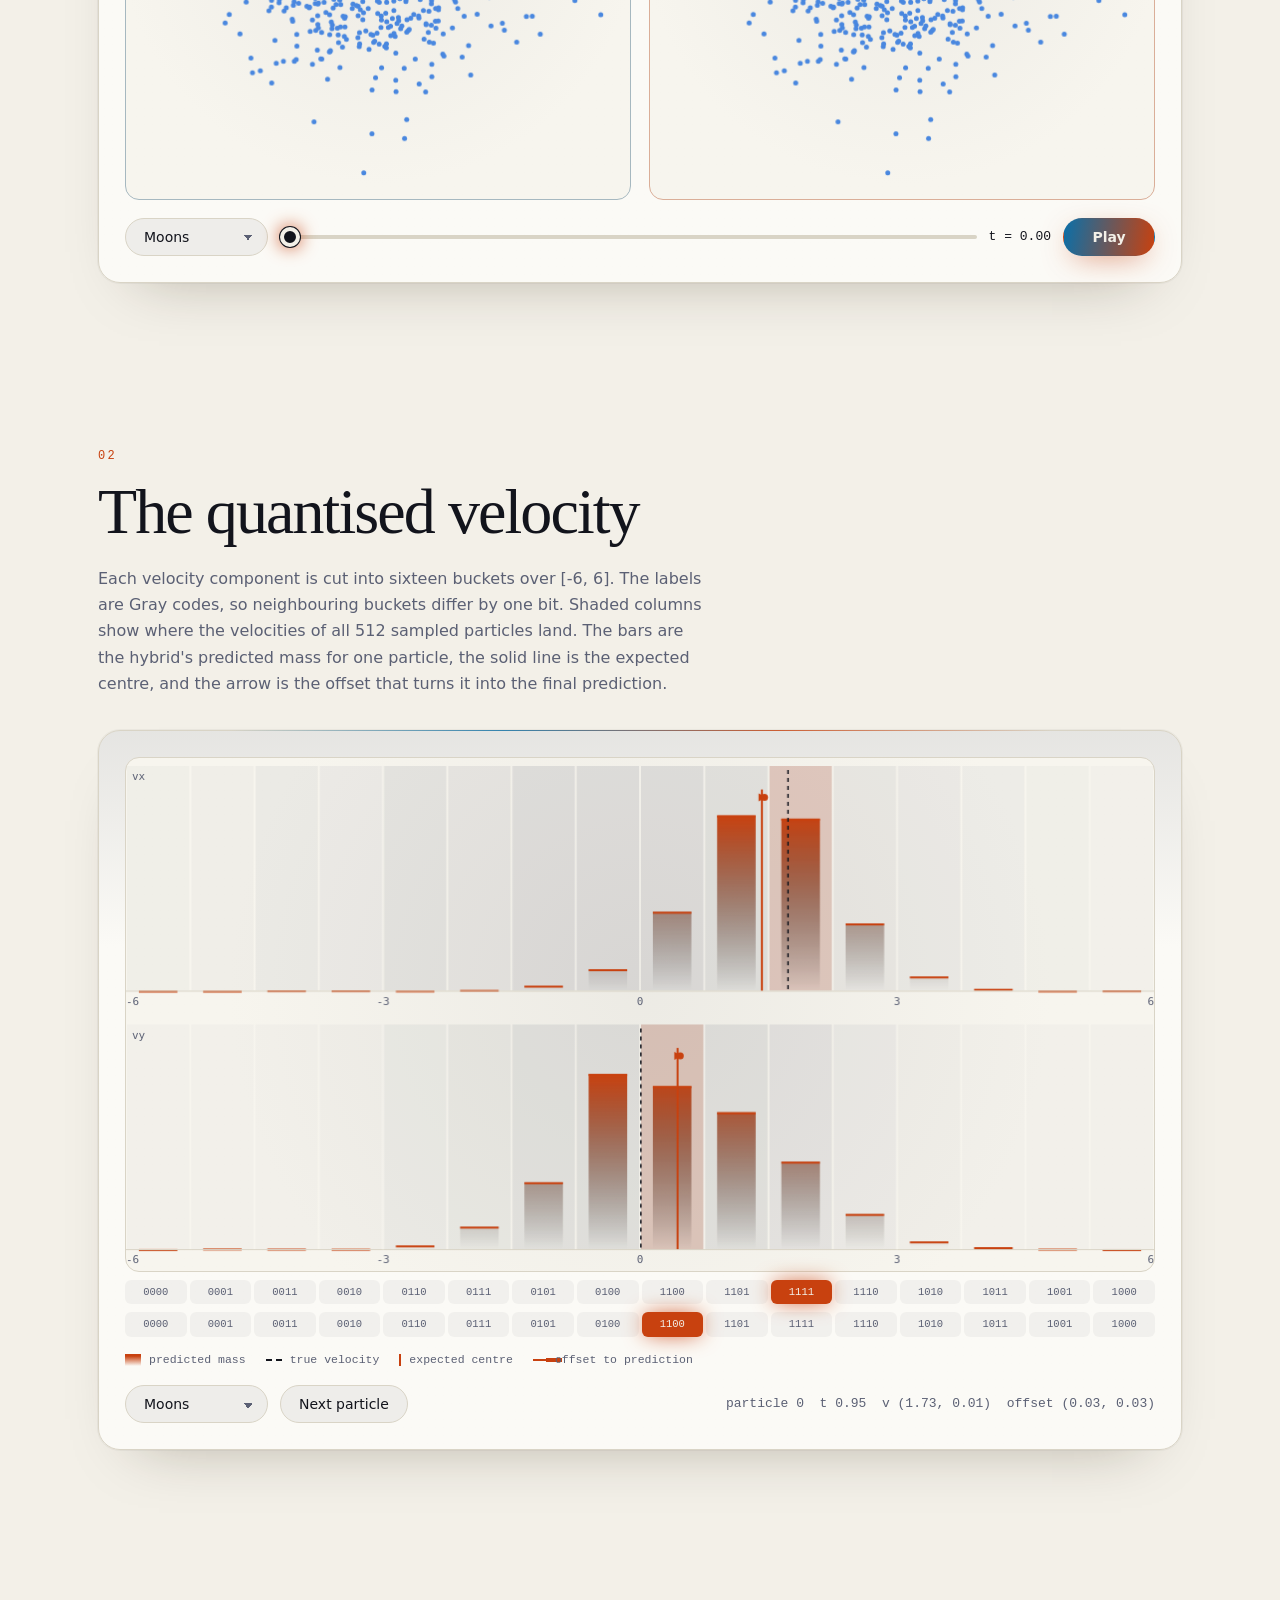
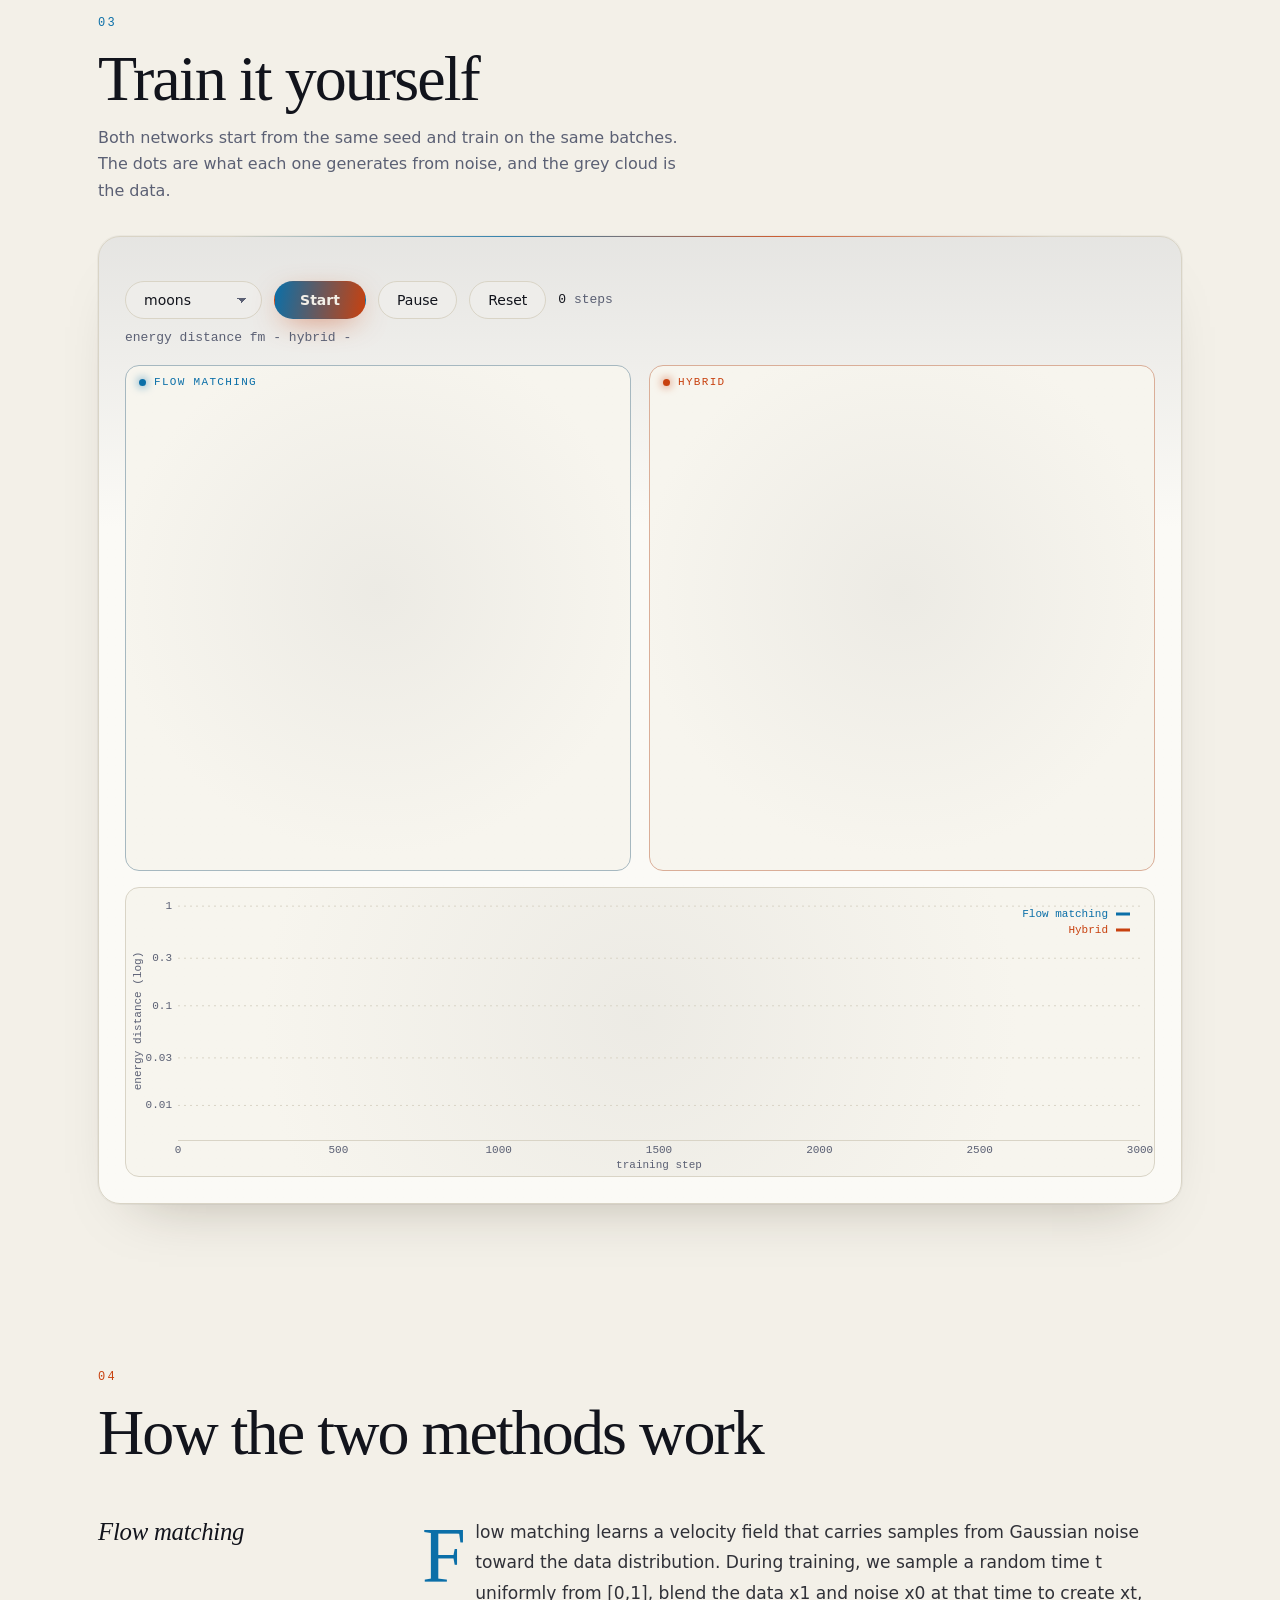
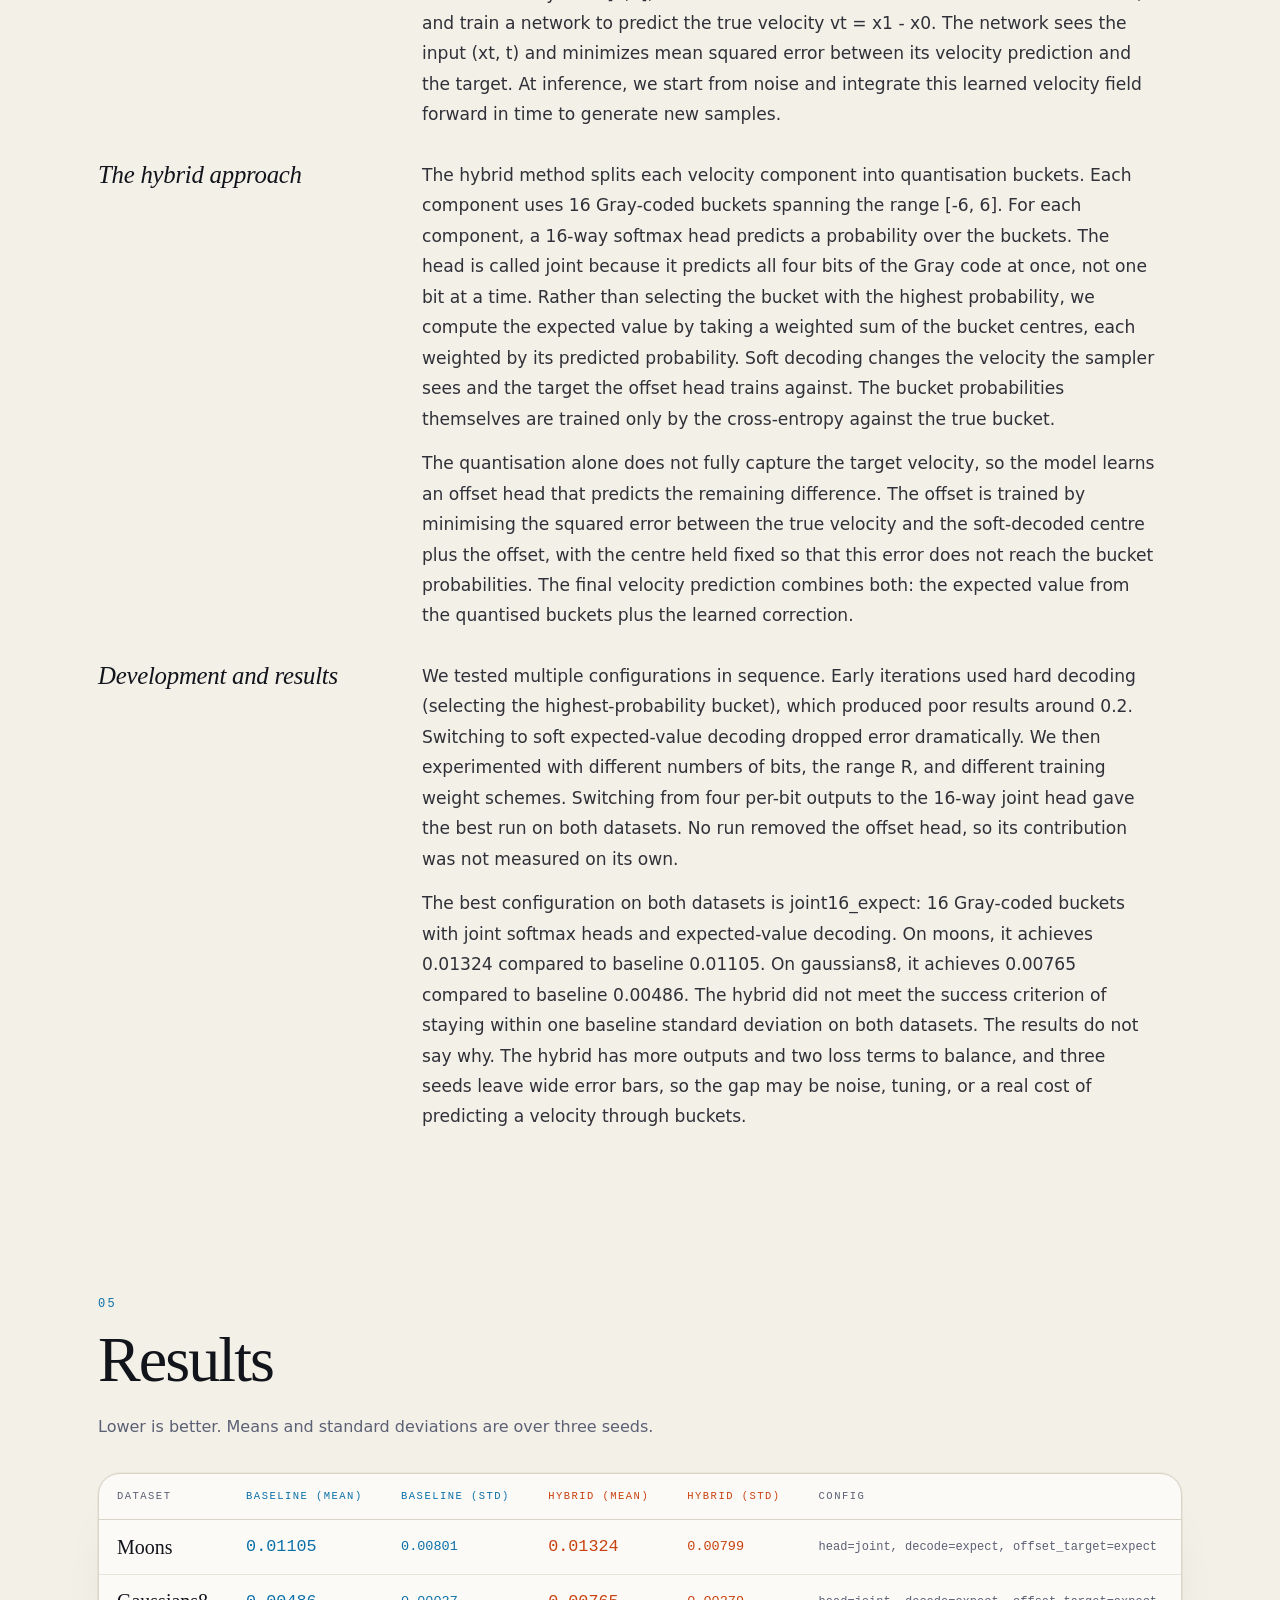
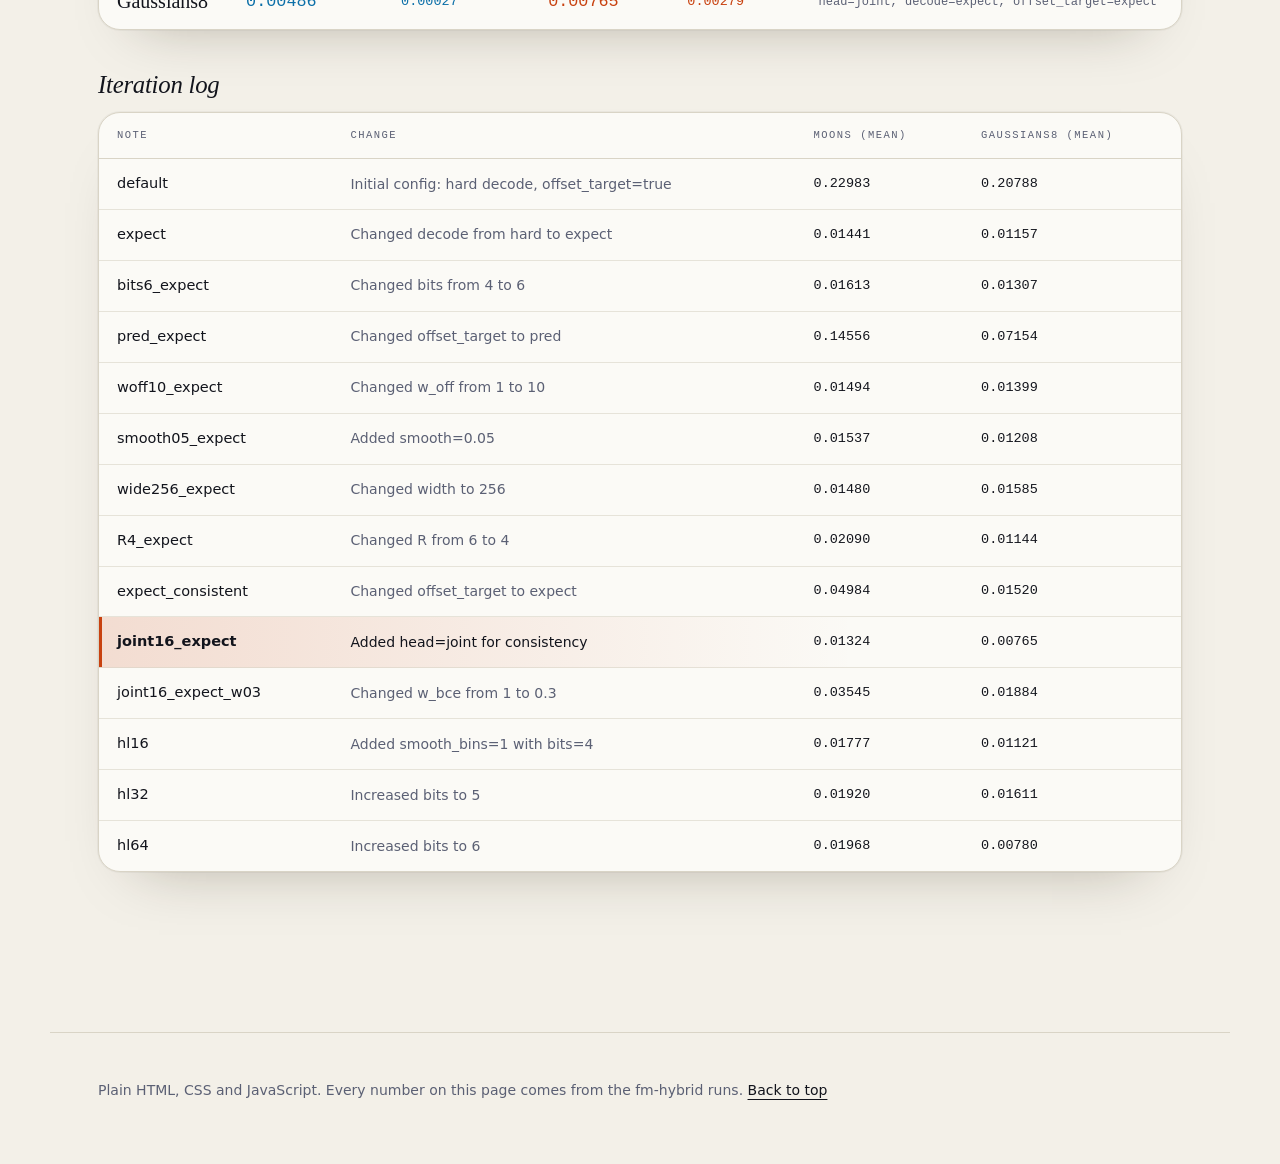
==== commit 6d5c4e09: "hero as pool balls with random strikes and slower cycle; theme toggle; nav above all sections; moons" ====
--- a/site/index.html
+++ b/site/index.html
@@ -9,24 +9,25 @@
 <link rel="stylesheet" href="css/style.css">
 <script defer src="js/site.js"></script>
 <script defer src="js/flow.js"></script>
-<script defer src="js/quant.js"></script>
+<script defer src="js/buckets.js"></script>
 <script defer src="js/train-widget.js"></script>
 </head>
 <body>
 <div class="progress" aria-hidden="true"></div>
+<nav class="site-nav" aria-label="Sections">
+<a href="#flow">Flow</a>
+<a href="#quant">Quantisation</a>
+<a href="#train">Training</a>
+<a href="#methods">Methods</a>
+<a href="#results">Results</a>
+<button class="theme-toggle" type="button" aria-label="Switch between light and dark">&#9681;</button>
+</nav>
 <header id="top">
 <canvas class="hero-canvas" aria-hidden="true"></canvas>
 <div class="hero-inner">
 <p class="eyebrow"><span class="dot fm"></span>baseline <span class="vs">against</span> <span class="dot hy"></span>hybrid</p>
 <h1>Flow matching with a <em>quantised</em> velocity head</h1>
 <p class="lede">Two networks learn to push Gaussian noise onto a target shape. One predicts velocity directly. The other first picks one of sixteen buckets per component, then adds a small correction. Watch them move, look inside the buckets, and train both in your browser.</p>
-<nav aria-label="Sections">
-<a href="#flow">Flow</a>
-<a href="#quant">Quantisation</a>
-<a href="#train">Training</a>
-<a href="#methods">Methods</a>
-<a href="#results">Results</a>
-</nav>
 </div>
 <a class="scroll-cue" href="#flow" aria-label="Scroll to the first section"><span></span></a>
 </header>
--- a/site/css/style.css
+++ b/site/css/style.css
@@ -17,6 +17,25 @@
     color-scheme: light;
   }
 }
+html[data-theme="dark"] { color-scheme: dark;
+  --bg: #07080d; --bg-2: #0d0f18; --surface: #10131d; --text: #eef0f6; --muted: #8a91a6; --faint: #4a5066;
+  --fm: #5ad1ff; --hybrid: #ff7a45; --border: #222736; --canvas-bg: #090b12;
+  --radius: 22px;
+  --font: "Inter", system-ui, -apple-system, "Segoe UI", Roboto, sans-serif;
+  --display: "Iowan Old Style", "Palatino Linotype", Palatino, "URW Palladio L", P052, "Book Antiqua", Georgia, serif;
+  --mono: ui-monospace, "JetBrains Mono", "SF Mono", Menlo, Consolas, monospace;
+  --ease: cubic-bezier(.2, .7, .1, 1);
+  --glow: 0 0 0 1px color-mix(in oklab, var(--text) 6%, transparent), 0 30px 80px -40px rgb(0 0 0 / .8);
+  color-scheme: dark;
+}
+html[data-theme="light"] { color-scheme: light;
+    --bg: #f3f0e8; --bg-2: #ebe7dc; --surface: #fbfaf6; --text: #12141c; --muted: #5b6074; --faint: #a7a99f;
+    --fm: #0b6fa8; --hybrid: #c8410f; --border: #d9d4c6; --canvas-bg: #f7f5ee;
+    --glow: 0 0 0 1px rgb(0 0 0 / .04), 0 30px 60px -40px rgb(40 30 10 / .35);
+    color-scheme: light;
+}
+.theme-toggle { font: 500 13px/1 var(--font); color: var(--muted); background: none; border: 0; padding: 8px 12px; border-radius: 999px; cursor: pointer; }
+.theme-toggle:hover { color: var(--text); background: color-mix(in oklab, var(--text) 9%, transparent); }
 * { box-sizing: border-box; }
 html { scroll-behavior: smooth; -webkit-text-size-adjust: 100%; }
 body {
@@ -67,17 +86,17 @@
 .lede { max-width: 60ch; color: var(--muted); font-size: clamp(1rem, 1.25vw, 1.15rem); margin: 0 0 32px; text-wrap: pretty; }
 header .lede { margin-top: 30px; color: color-mix(in oklab, var(--text) 72%, var(--bg)); }
 
-#top nav {
-  position: fixed; top: 14px; left: 50%; transform: translateX(-50%); z-index: 20;
+.site-nav {
+  position: fixed; top: 14px; left: 50%; transform: translateX(-50%); z-index: 1000;
   display: flex; gap: 2px; padding: 5px; border-radius: 999px; max-width: calc(100vw - 20px); overflow-x: auto; scrollbar-width: none;
   background: color-mix(in oklab, var(--bg) 62%, transparent); border: 1px solid color-mix(in oklab, var(--text) 10%, transparent);
   backdrop-filter: blur(14px) saturate(1.4); -webkit-backdrop-filter: blur(14px) saturate(1.4);
 }
-#top nav a {
+.site-nav a {
   font: 500 12.5px/1 var(--font); text-decoration: none; color: var(--muted); padding: 9px 14px; border-radius: 999px;
   white-space: nowrap; transition: color .25s, background .25s;
 }
-#top nav a:hover, #top nav a.here { color: var(--text); background: color-mix(in oklab, var(--text) 9%, transparent); }
+.site-nav a:hover, .site-nav a.here { color: var(--text); background: color-mix(in oklab, var(--text) 9%, transparent); }
 .scroll-cue {
   position: absolute; left: 50%; bottom: 22px; width: 1px; height: 54px; overflow: hidden;
   background: color-mix(in oklab, var(--text) 14%, transparent);
@@ -252,7 +271,7 @@
   .duo, .train-row { grid-template-columns: 1fr; }
   .range { flex-basis: 100%; order: 3; }
   header#top { padding-bottom: 96px; }
-  #top nav a { padding: 8px 7px; font-size: 11.5px; }
+  .site-nav a { padding: 8px 7px; font-size: 11.5px; }
 }
 @media (prefers-reduced-motion: reduce) {
   html { scroll-behavior: auto; }
